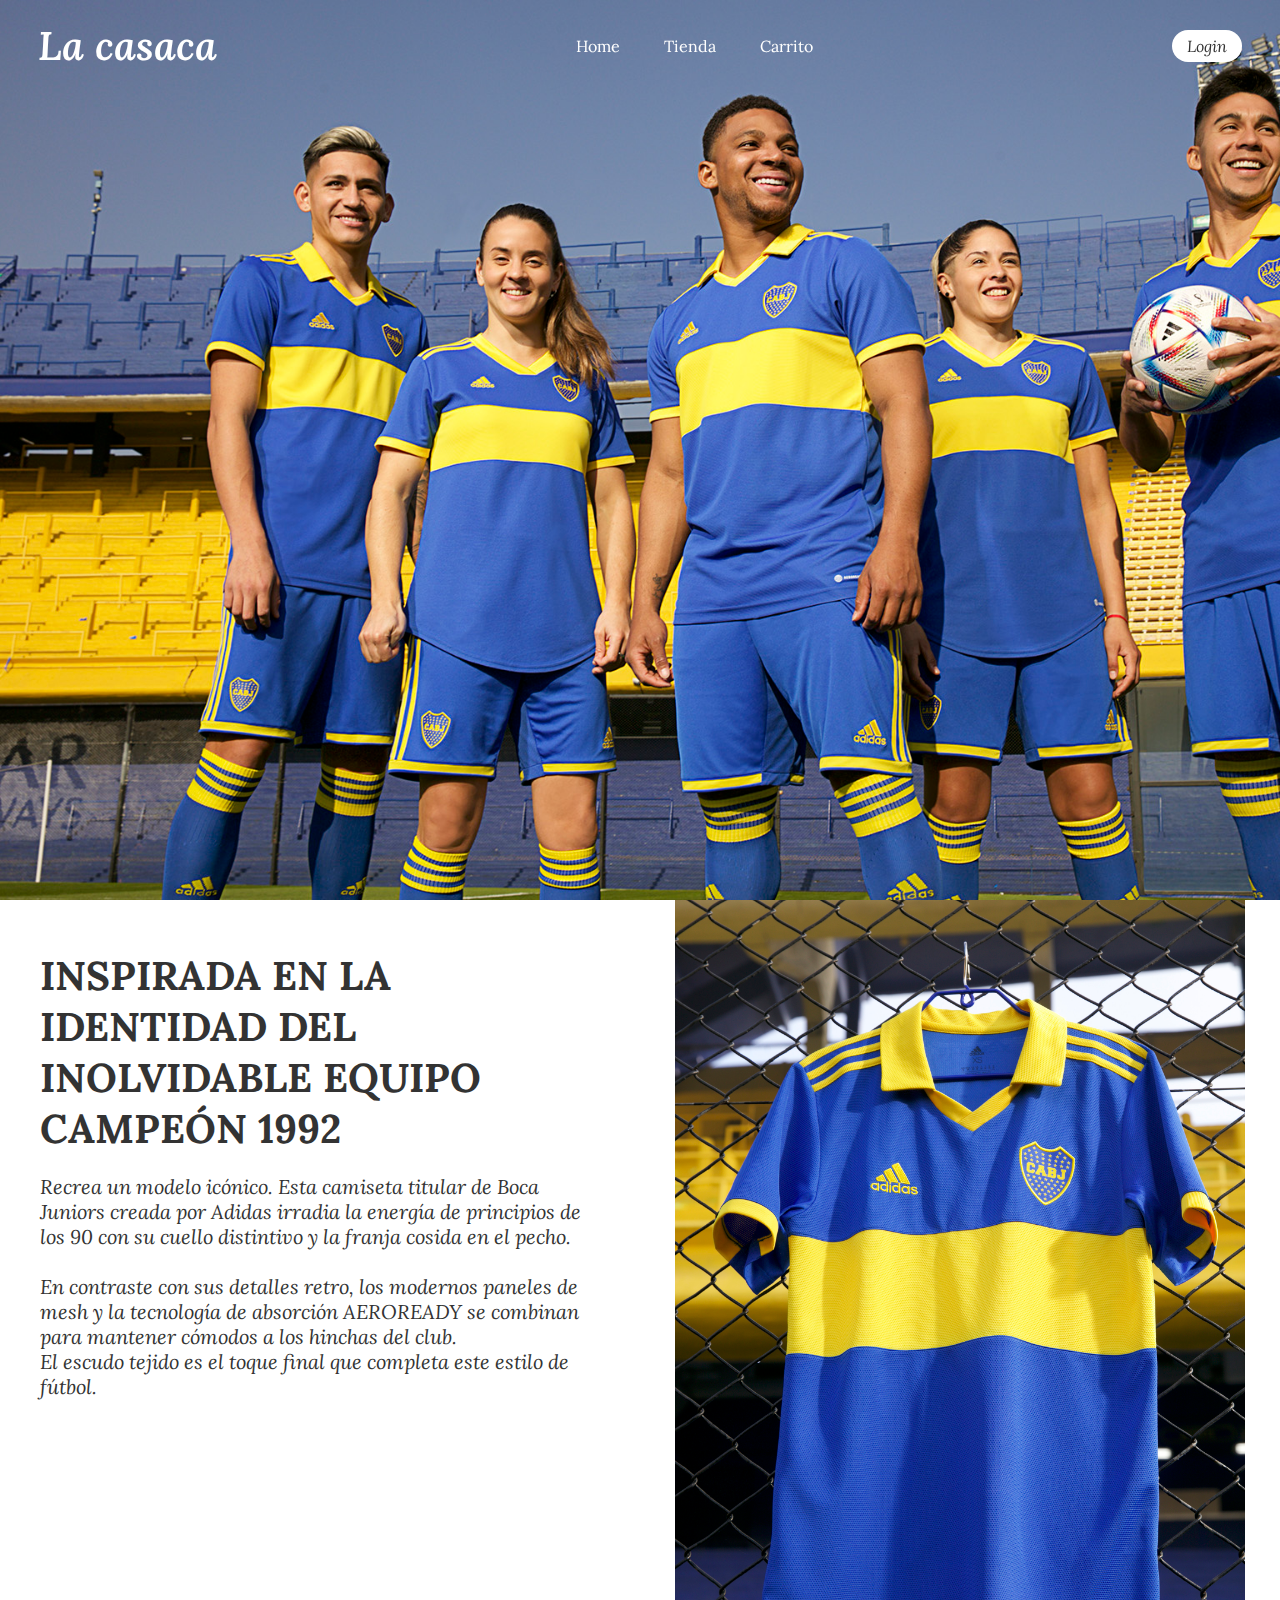
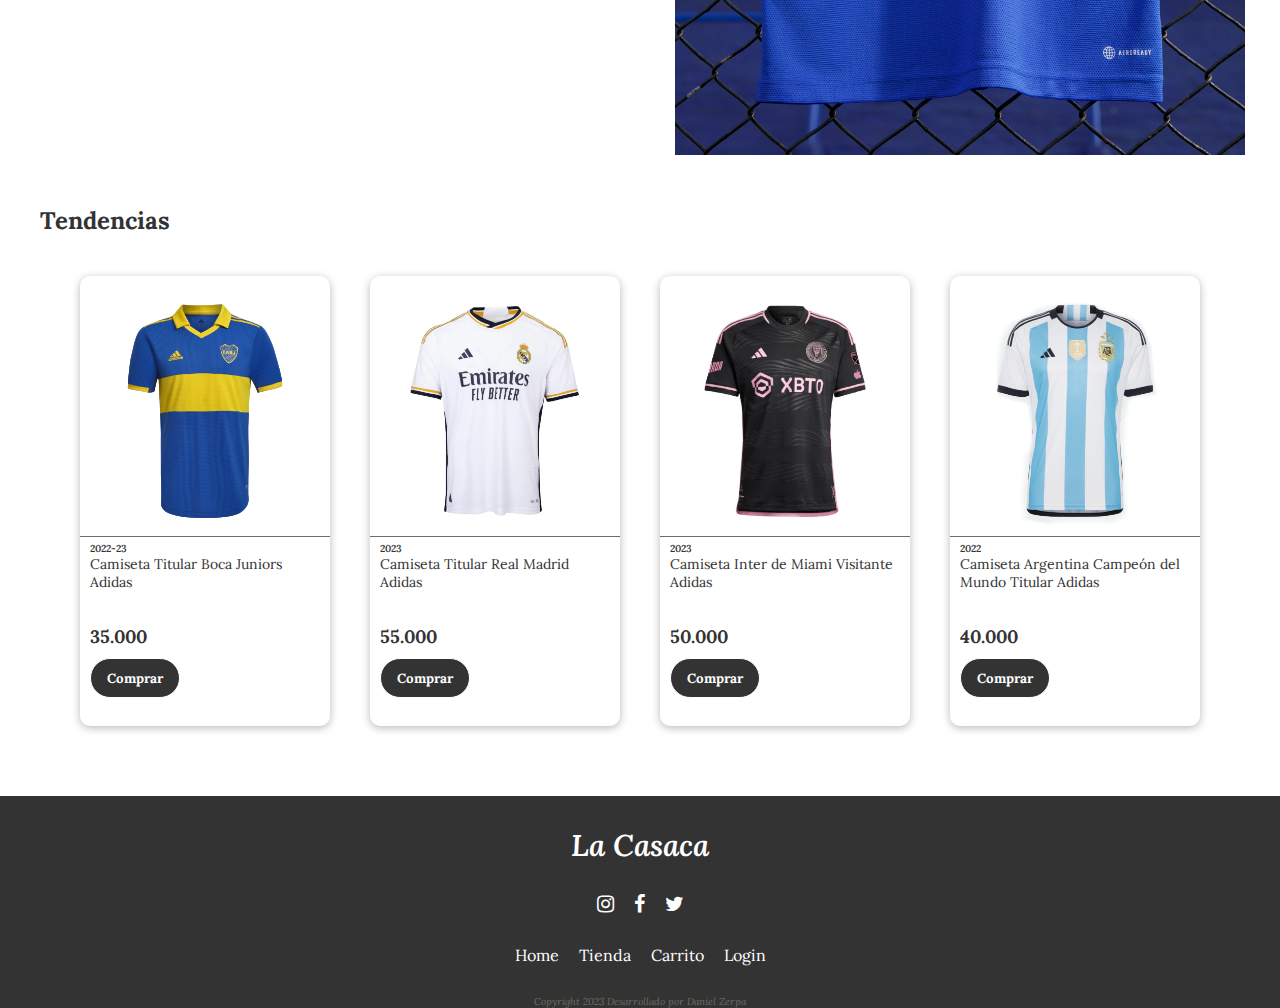
==== index.html @ 5716f39c "Subi el Proyecto" ====
<!DOCTYPE html>
<html lang="en">
  <head>
    <meta charset="UTF-8" />
    <link rel="icon" type="image/jpg" href=".\assets\img\favicon.ico"/>
    <meta http-equiv="X-UA-Compatible" content="IE=edge" />
    <meta name="viewport" content="width=device-width, initial-scale=1.0" />
    <link rel="stylesheet" href="https://stackpath.bootstrapcdn.com/font-awesome/4.7.0/css/font-awesome.min.css">
    <link rel="stylesheet" href="assets/css/style.css">
    <title>La Casaca</title>
  </head>
  <body>
    <div class="contenedor">

      <header class="header">
        <a class="logo" href="#">La casaca</a>
        <nav>
          <ul class="nav_links">
            <li><a href="#">Home</a></li>
            <li><a href="tienda.html">Tienda</a></li>
            <li><a href="#">Carrito</a></li>
          </ul>
        </nav>
        <a class="cta" href="form.html"><button>Login</button></a>
      </header>

      <section class="main_banner"></section>

      <div class="banner">      
        <h1>INSPIRADA EN LA IDENTIDAD DEL INOLVIDABLE EQUIPO CAMPEÓN 1992</h1>
        <p>Recrea un modelo icónico. Esta camiseta titular de Boca Juniors creada por Adidas irradia la energía de principios de los 90 con su cuello distintivo y la franja cosida en el pecho. <br><br> En contraste con sus detalles retro, los modernos paneles de mesh y la tecnología de absorción AEROREADY se combinan para mantener cómodos a los hinchas del club. <br> El escudo tejido es el toque final que completa este estilo de fútbol.</p>
      </div>

      <div class="img_banner">
        <img  src="./assets/img/inicio/boca_banner2.jpg" alt="">
      </div>

      <div class="productos">
        <h2>Tendencias</h2>
        <div class="cards">
            <div class="product">
                <img src=".\assets\img\camisetas\Boca_Home_2022.png">
                <div class="product-info">
                    <p class="product-year">2022-23</p>
                    <p class="product-title">Camiseta Titular Boca Juniors Adidas</p>
                    <h3 class="product-price">35.000</h3>
                    <input class="prouduct-btn" type="submit" value="Comprar">
                </div>
            </div>
            <div class="product">
                <img src=".\assets\img\camisetas\RMadrid_Home_2023.png">
                <div class="product-info">
                    <p class="product-year">2023</p>
                    <p class="product-title">Camiseta Titular Real Madrid Adidas</p>
                    <h3 class="product-price">55.000</h3>
                    <input class="prouduct-btn" type="submit" value="Comprar">
                </div>
                
            </div>
            <div class="product">
                <img src="assets\img\camisetas\IMiami_Away_2023.png">
                <div class="product-info">
                    <p class="product-year">2023</p>
                    <p class="product-title">Camiseta Inter de Miami Visitante Adidas </p>
                    <h3 class="product-price">50.000</h3>
                    <input class="prouduct-btn" type="submit" value="Comprar">
                </div>
            </div>

            <div class="product">
                <img src="assets\img\camisetas\Argentina_Home_2022.png">
                <div class="product-info">
                    <p class="product-year">2022</p>
                    <p class="product-title">Camiseta Argentina Campeón del Mundo Titular Adidas</p>
                    <h3 class="product-price">40.000</h3>
                    <input class="prouduct-btn" type="submit" value="Comprar">
                </div>
            </div>
        </div>

      <footer>
        <div class="footer_content">
          <h3>La Casaca</h3>

          <ul class="socials">
            <li><a href="#"><i class="fa fa-instagram"></i></a></li>
            <li><a href="#"><i class="fa fa-facebook"></i></a></li>
            <li><a href="#"><i class="fa fa-twitter"></i></a></li>
          </ul>
          <nav>
            <ul class="nav_links">
              <li><a href="#">Home</a></li>
              <li><a href="tienda.html">Tienda</a></li>
              <li><a href="#">Carrito</a></li>
              <li><a href="form.html">Login</a></li>
            </ul>
          </nav>
          <div class="footer_copyright">
            <p>Copyright 2023 Desarrollado por Daniel Zerpa</p>
          </div>
        </div>
      </footer>

    </div>

    <script src="./assets/js/main.js"></script>
  </body>
</html>
---- assets/css/style.css ----
@import url("https://fonts.googleapis.com/css2?family=Lora:ital,wght@0,400;1,400;1,500&display=swap");

 * {
	margin: 0;
	padding: 0;
  box-sizing: border-box;
  font-family: "Lora", serif;
}

body {
	background: #FFFFFF;
  color: #333333;
}

.contenedor {
	width: 100%;
	display: grid;
	grid-gap: none;
	grid-template-columns: repeat(2, 1fr);
	grid-template-rows: repeat(5, auto);

	grid-template-areas: 
            "header header"
						 "main_banner main_banner"
						 "banner img_banner"
             "productos productos"
						 "footer footer";
}

/*____________________Header*/ 

.contenedor .header li,
.contenedor .header a,
.contenedor .header button {
  font-weight: 400;
  font-size: 16px;
  color: #ffffff;
  text-decoration: none;
}

.contenedor .header {
  position: fixed;
  width: 100%;
  top: 0;
  left: 0;
  display: flex;
  justify-content: space-between;
  align-items: center;
  padding: 20px 3%;
  z-index: 10000;
  transition: 0.6s;
  grid-area: header;
}

.contenedor .header .logo {
  font-weight: 600;
  font-size: 40px;
  font-style: italic;
}

.contenedor .header .nav_links li {
  display: inline-block;
  padding: 0px 20px;
}

.contenedor .header .nav_links li a {
  transition: all 0.3s ease 0s;
}

.contenedor .header .nav_links li a:hover {
  color: #706c61;
}

.contenedor .header button {
  padding: 6px 15px;
  font-style: italic;
  background-color: #ffffff;
  color: #333333;
  border: none;
  cursor: pointer;
  border-radius: 20px;
  transition: all 0.3s ease 0s;
}

.contenedor .header button:hover,
.contenedor header.sticky button{
  color: #ffffff;
  background-color: #333333;
}

.contenedor header.sticky {
  background-color: #ffffff;
  padding: 20px 90px;
  box-shadow: rgba(0, 0, 0, 0.16) 0 0 5px 0;
}

.contenedor header.sticky li a,
header.sticky .logo {
  color: #333333;
} 

/*____________________Contenido*/
/*Banner Principal*/
.contenedor .main_banner {
  position: relative;
  width: 100%;
  height: 100vh;
  background: url(../img/inicio/boca_banner.jpg);
  background-size: cover;
  grid-area: main_banner;
}

/*Banner 2*/
.banner {
  position: relative;
  width: 100%;
  height: 95vh;
  padding: 50px 40px;
  background-color: #ffffff;
  grid-area: banner;
}

.banner h1 {
  font-size: 40px;
  padding-bottom: 20px;
}

.banner p {
  font-size: 20px;
  font-style: italic;
}

.img_banner {
  display: flex;
  justify-content: center;
  grid-area: img_banner;
}

.img_banner img{
  height: 95vh;
  width: auto;
}

/*Productos*/
.productos{
  grid-area: productos;
  margin: 50px 0 0 0;
}
.productos h2{
  padding: 0 0 20px 40px;
}

.cards {
	display: flex;
	justify-content: center;
	flex-wrap: wrap;
}

.product{
  display: flex;
  flex-direction: column;
	width: 250px;
	height: 450px;
  margin: 20px 20px; 
  border-radius: 10px;
  background: #ffffff;
  box-shadow: rgba(0, 0, 0, 0.280) 0px 2px 8px;
	transition: all 0.5s;
}

.product:hover {
  cursor: pointer;
	box-shadow: 10px 10px 15px rgba(0, 0, 0, 0.200);
}

.product .product-info{
  border-top: 1px #706c61 solid;
  width: 100%;
	font-size: 14px ;
  text-align: left;
  padding: 5px 10px 0 10px ;
}
.product .product-info .product-title{
  width: 100%;
	height: 60px;
}

.product .product-info .product-year{
	font-size: 10px ;
	font-weight: 600;
}

.product .product-info .product-price{
	margin: 10px 0;
	font-size: 18px ;
}

.product img {
  width: 100%;
  height: 250px;
  object-fit: cover;
	margin-top: 10px;
}
input[type="submit"]{
  width: 90px;
  height: 40px;
  margin: 0 0 30px 0;
  border: 1px solid;
  background: #333333;
  border-radius: 20px;
  color: #ffffff;
  font-weight: 700;
  cursor: pointer;
  outline: none;
}

input[type="submit"]:hover{
  border-color: #ffffff;
  background: #706c61;
  transition: .5s;
  transform: scale(1.1);
}

/*____________________Footer*/
.contenedor footer {
	background: #333333;
	color: #fff;
  margin: 50px 0 0 0;
  padding: 30px 0 0 0;
  grid-area: footer;
}

.contenedor footer .footer_content{
  display: flex;
  align-items: center;
  justify-content: center;
  flex-direction: column;
  text-align: center;
}

.contenedor footer .footer_content h3{
  font-weight: 600;
  font-size: 30px;
  font-style: italic;
}

.contenedor footer .footer_content .nav_links,
.contenedor footer .footer_content .socials{
  display: flex;
  list-style: none;
  align-items: center;
  justify-content: center;
  margin: 30px 0 0 0;
}

.contenedor footer .footer_content .nav_links li,
.contenedor footer .footer_content .socials li{
  margin: 0 10px;
}

.contenedor footer .footer_content .nav_links a,
.contenedor footer .footer_content .socials a{
  color: #fff;
  transition: all 0.3s ease 0s;
  text-decoration: none;
}

.contenedor footer .footer_content .nav_links a:hover,
.contenedor footer .footer_content .socials a:hover{
  color: #706c61;
}

.contenedor footer .footer_content .socials i{
  font-size: 20px;
}

.contenedor footer .footer_content .footer_copyright{
  color: #706c61;
  font-size: 10px;
  font-style: italic;
  margin: 30px 0 0 0;
}


@media screen and (max-width: 768px){
	.contenedor {
    grid-template-areas: 
    "header header"
    "main_banner main_banner"
    "img_banner img_banner"
    "banner banner"
    "productos productos"
    "footer footer";

	}
}
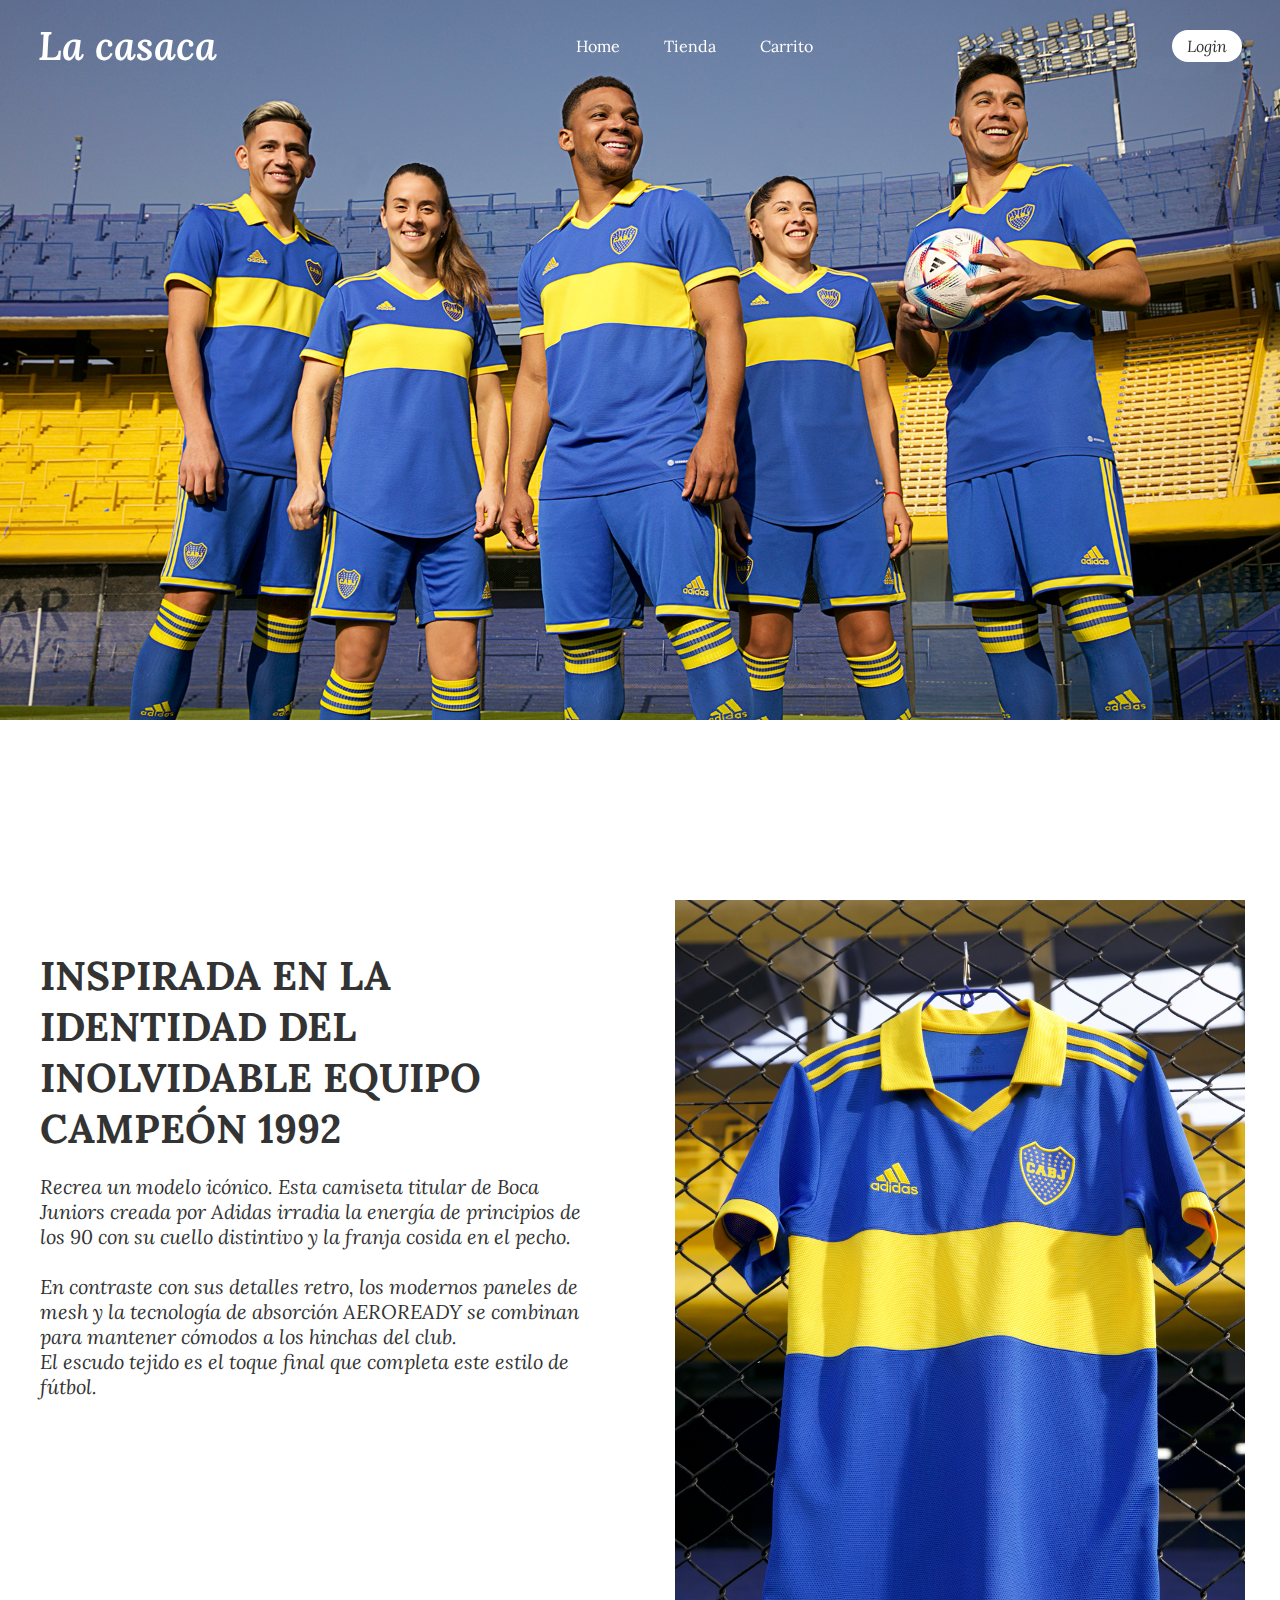
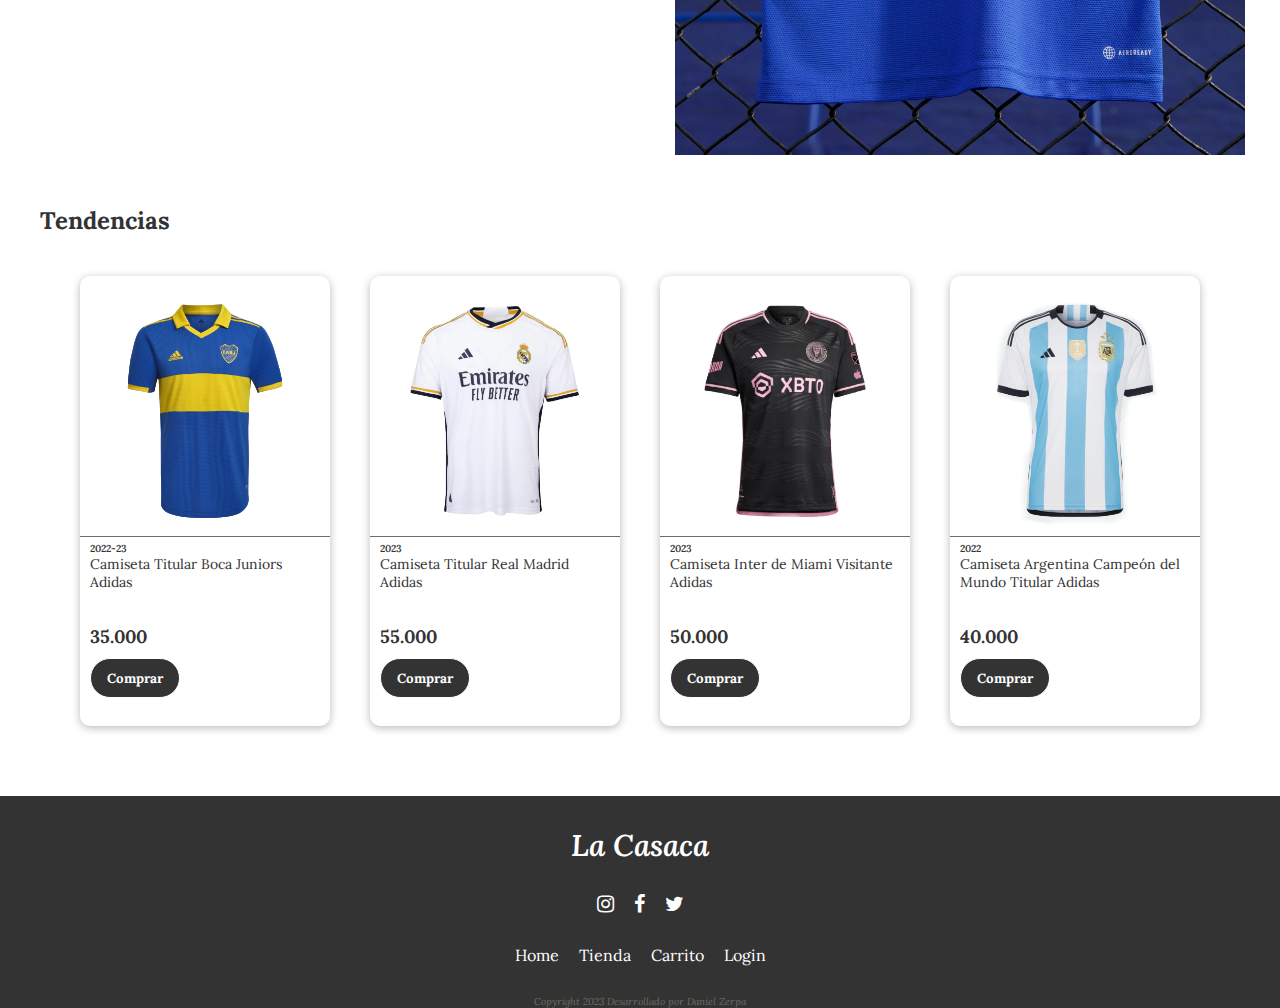
==== commit 4e8d1529: "Agregué Carrousel" ====
--- a/index.html
+++ b/index.html
@@ -13,18 +13,26 @@
     <div class="contenedor">
 
       <header class="header">
-        <a class="logo" href="#">La casaca</a>
+        <a class="logo" href="index.html">La casaca</a>
         <nav>
           <ul class="nav_links">
-            <li><a href="#">Home</a></li>
-            <li><a href="tienda.html">Tienda</a></li>
-            <li><a href="#">Carrito</a></li>
+            <li><a id="verHome" href="index.html">Home</a></li>
+            <li><a id="verTienda" href="tienda.html">Tienda</a></li>
+            <li><a id="verCarrito" href="#">Carrito</a></li>
           </ul>
         </nav>
-        <a class="cta" href="form.html"><button>Login</button></a>
+        <a href="form.html"><button id="btn-nav-login" class="loginButton">Login</button></a>
       </header>
 
-      <section class="main_banner"></section>
+      <div class="slider">
+        <figure>
+          <img src="assets\img\inicio\Boca_carousel.jpg">
+          <img src="assets\img\inicio\Barcelona_carousel.png">
+          <img src="assets\img\inicio\Venezia_carousel.png">
+          <img src="assets\img\inicio\RMadrid_carousel.png">
+          <img src="assets\img\inicio\Boca_carousel.jpg">
+        </figure>
+      </div>
 
       <div class="banner">      
         <h1>INSPIRADA EN LA IDENTIDAD DEL INOLVIDABLE EQUIPO CAMPEÓN 1992</h1>
@@ -76,8 +84,9 @@
                     <input class="prouduct-btn" type="submit" value="Comprar">
                 </div>
             </div>
+            
         </div>
-
+      </div>
       <footer>
         <div class="footer_content">
           <h3>La Casaca</h3>
@@ -104,5 +113,7 @@
     </div>
 
     <script src="./assets/js/main.js"></script>
+    <script src="./assets/js/alertas.js"></script>
+    <script src="https://cdn.jsdelivr.net/npm/sweetalert2@11"></script>
   </body>
 </html>
--- a/assets/css/style.css
+++ b/assets/css/style.css
@@ -1,33 +1,33 @@
 @import url("https://fonts.googleapis.com/css2?family=Lora:ital,wght@0,400;1,400;1,500&display=swap");
 
- * {
-	margin: 0;
-	padding: 0;
+* {
+  margin: 0;
+  padding: 0;
   box-sizing: border-box;
   font-family: "Lora", serif;
 }
 
 body {
-	background: #FFFFFF;
+  background: #FFFFFF;
   color: #333333;
 }
 
 .contenedor {
-	width: 100%;
-	display: grid;
-	grid-gap: none;
-	grid-template-columns: repeat(2, 1fr);
-	grid-template-rows: repeat(5, auto);
-
-	grid-template-areas: 
-            "header header"
-						 "main_banner main_banner"
-						 "banner img_banner"
-             "productos productos"
-						 "footer footer";
-}
-
-/*____________________Header*/ 
+  width: 100%;
+  display: grid;
+  grid-gap: none;
+  grid-template-columns: repeat(2, 1fr);
+  grid-template-rows: repeat(5, auto);
+
+  grid-template-areas:
+    "header header"
+    "main_banner main_banner"
+    "banner img_banner"
+    "productos productos"
+    "footer footer";
+}
+
+/*____________________Header*/
 
 .contenedor .header li,
 .contenedor .header a,
@@ -71,7 +71,7 @@
   color: #706c61;
 }
 
-.contenedor .header button {
+.contenedor .header .loginButton {
   padding: 6px 15px;
   font-style: italic;
   background-color: #ffffff;
@@ -82,8 +82,8 @@
   transition: all 0.3s ease 0s;
 }
 
-.contenedor .header button:hover,
-.contenedor header.sticky button{
+.contenedor .header .loginButton:hover,
+.contenedor header.sticky .loginButton {
   color: #ffffff;
   background-color: #333333;
 }
@@ -97,17 +97,65 @@
 .contenedor header.sticky li a,
 header.sticky .logo {
   color: #333333;
-} 
+}
 
 /*____________________Contenido*/
-/*Banner Principal*/
-.contenedor .main_banner {
+
+.slider {
+  overflow: hidden;
+  height: 100vh;
+  grid-area: main_banner;
+}
+
+.slider figure {
   position: relative;
-  width: 100%;
-  height: 100vh;
-  background: url(../img/inicio/boca_banner.jpg);
-  background-size: cover;
-  grid-area: main_banner;
+  width: 500%;
+  margin: 0;
+  left: 0;
+  animation: 20s slider infinite;
+}
+
+.slider figure img {
+  float: left;
+  width: 20%;
+}
+
+@keyframes slider {
+  0% {
+    left: 0;
+  }
+
+  20% {
+    left: 0;
+  }
+
+  25% {
+    left: -100%;
+  }
+
+  45% {
+    left: -100%;
+  }
+
+  50% {
+    left: -200%;
+  }
+
+  70% {
+    left: -200%;
+  }
+
+  75% {
+    left: -300%;
+  }
+
+  95% {
+    left: -300%;
+  }
+
+  100% {
+    left: -400%;
+  }
 }
 
 /*Banner 2*/
@@ -136,72 +184,75 @@
   grid-area: img_banner;
 }
 
-.img_banner img{
+.img_banner img {
   height: 95vh;
   width: auto;
 }
 
 /*Productos*/
-.productos{
+.productos {
   grid-area: productos;
   margin: 50px 0 0 0;
 }
-.productos h2{
+
+.productos h2 {
   padding: 0 0 20px 40px;
 }
 
 .cards {
-	display: flex;
-	justify-content: center;
-	flex-wrap: wrap;
-}
-
-.product{
+  display: flex;
+  justify-content: center;
+  flex-wrap: wrap;
+}
+
+.product {
   display: flex;
   flex-direction: column;
-	width: 250px;
-	height: 450px;
-  margin: 20px 20px; 
+  width: 250px;
+  height: 450px;
+  margin: 20px 20px;
   border-radius: 10px;
   background: #ffffff;
   box-shadow: rgba(0, 0, 0, 0.280) 0px 2px 8px;
-	transition: all 0.5s;
+  transition: all 0.5s;
 }
 
 .product:hover {
   cursor: pointer;
-	box-shadow: 10px 10px 15px rgba(0, 0, 0, 0.200);
-}
-
-.product .product-info{
+  box-shadow: 10px 10px 15px rgba(0, 0, 0, 0.200);
+}
+
+.product .product-info {
   border-top: 1px #706c61 solid;
   width: 100%;
-	font-size: 14px ;
+  font-size: 14px;
   text-align: left;
-  padding: 5px 10px 0 10px ;
-}
-.product .product-info .product-title{
-  width: 100%;
-	height: 60px;
-}
-
-.product .product-info .product-year{
-	font-size: 10px ;
-	font-weight: 600;
-}
-
-.product .product-info .product-price{
-	margin: 10px 0;
-	font-size: 18px ;
+  padding: 5px 10px 0 10px;
+}
+
+.product .product-info .product-title {
+  width: 100%;
+  height: 60px;
+}
+
+.product .product-info .product-year {
+  font-size: 10px;
+  font-weight: 600;
+}
+
+.product .product-info .product-price {
+  margin: 10px 0;
+  font-size: 18px;
 }
 
 .product img {
   width: 100%;
   height: 250px;
   object-fit: cover;
-	margin-top: 10px;
-}
-input[type="submit"]{
+  margin-top: 10px;
+}
+
+input[type="submit"] {
   width: 90px;
   height: 40px;
   margin: 0 0 30px 0;
@@ -214,23 +265,29 @@
   outline: none;
 }
 
-input[type="submit"]:hover{
+input[type="submit"]:hover {
   border-color: #ffffff;
   background: #706c61;
   transition: .5s;
   transform: scale(1.1);
 }
 
+/*____________________Alertas*/
+.alert {
+  border-radius: 10px;
+  color: #333333;
+}
+
 /*____________________Footer*/
 .contenedor footer {
-	background: #333333;
-	color: #fff;
+  background: #333333;
+  color: #fff;
   margin: 50px 0 0 0;
   padding: 30px 0 0 0;
   grid-area: footer;
 }
 
-.contenedor footer .footer_content{
+.contenedor footer .footer_content {
   display: flex;
   align-items: center;
   justify-content: center;
@@ -238,14 +295,14 @@
   text-align: center;
 }
 
-.contenedor footer .footer_content h3{
+.contenedor footer .footer_content h3 {
   font-weight: 600;
   font-size: 30px;
   font-style: italic;
 }
 
 .contenedor footer .footer_content .nav_links,
-.contenedor footer .footer_content .socials{
+.contenedor footer .footer_content .socials {
   display: flex;
   list-style: none;
   align-items: center;
@@ -254,27 +311,27 @@
 }
 
 .contenedor footer .footer_content .nav_links li,
-.contenedor footer .footer_content .socials li{
+.contenedor footer .footer_content .socials li {
   margin: 0 10px;
 }
 
 .contenedor footer .footer_content .nav_links a,
-.contenedor footer .footer_content .socials a{
+.contenedor footer .footer_content .socials a {
   color: #fff;
   transition: all 0.3s ease 0s;
   text-decoration: none;
 }
 
 .contenedor footer .footer_content .nav_links a:hover,
-.contenedor footer .footer_content .socials a:hover{
+.contenedor footer .footer_content .socials a:hover {
   color: #706c61;
 }
 
-.contenedor footer .footer_content .socials i{
+.contenedor footer .footer_content .socials i {
   font-size: 20px;
 }
 
-.contenedor footer .footer_content .footer_copyright{
+.contenedor footer .footer_content .footer_copyright {
   color: #706c61;
   font-size: 10px;
   font-style: italic;
@@ -282,15 +339,15 @@
 }
 
 
-@media screen and (max-width: 768px){
-	.contenedor {
-    grid-template-areas: 
-    "header header"
-    "main_banner main_banner"
-    "img_banner img_banner"
-    "banner banner"
-    "productos productos"
-    "footer footer";
-
-	}
-}
+@media screen and (max-width: 768px) {
+  .contenedor {
+    grid-template-areas:
+      "header header"
+      "main_banner main_banner"
+      "img_banner img_banner"
+      "banner banner"
+      "productos productos"
+      "footer footer";
+
+  }
+}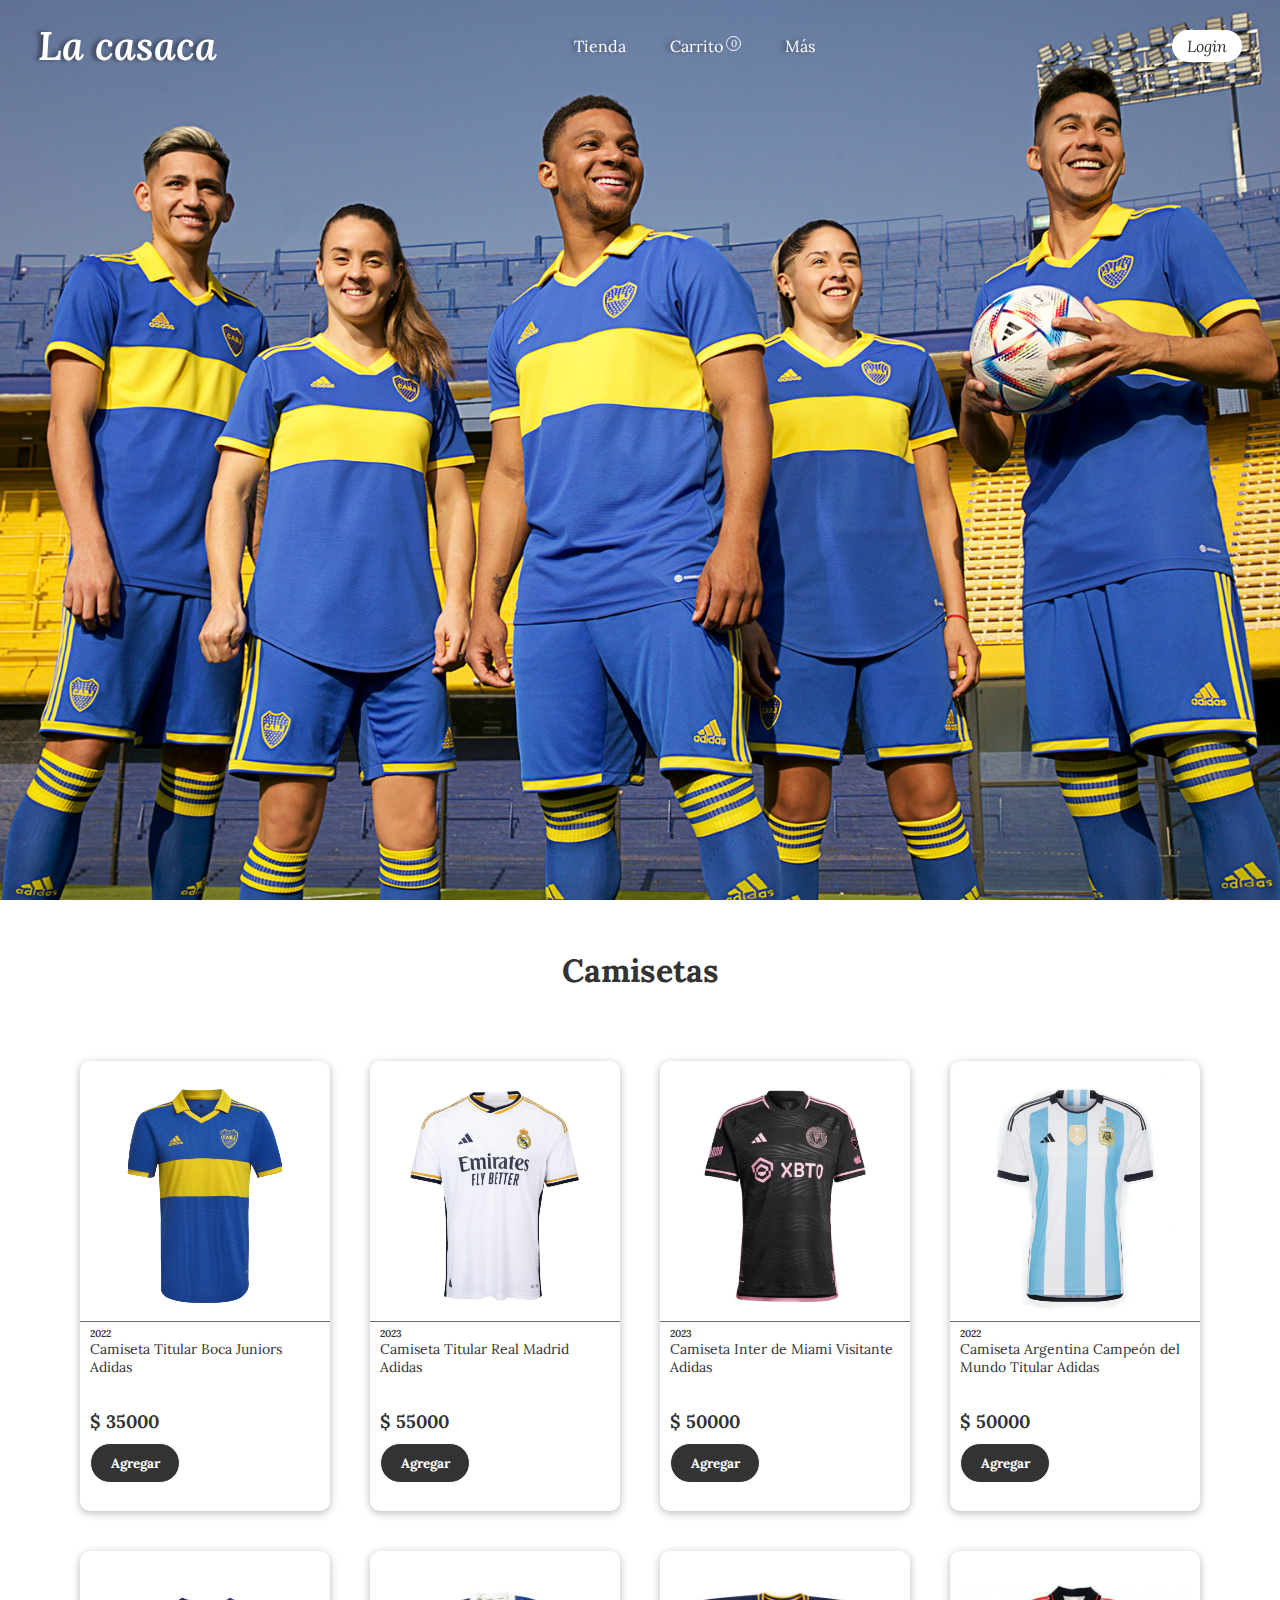
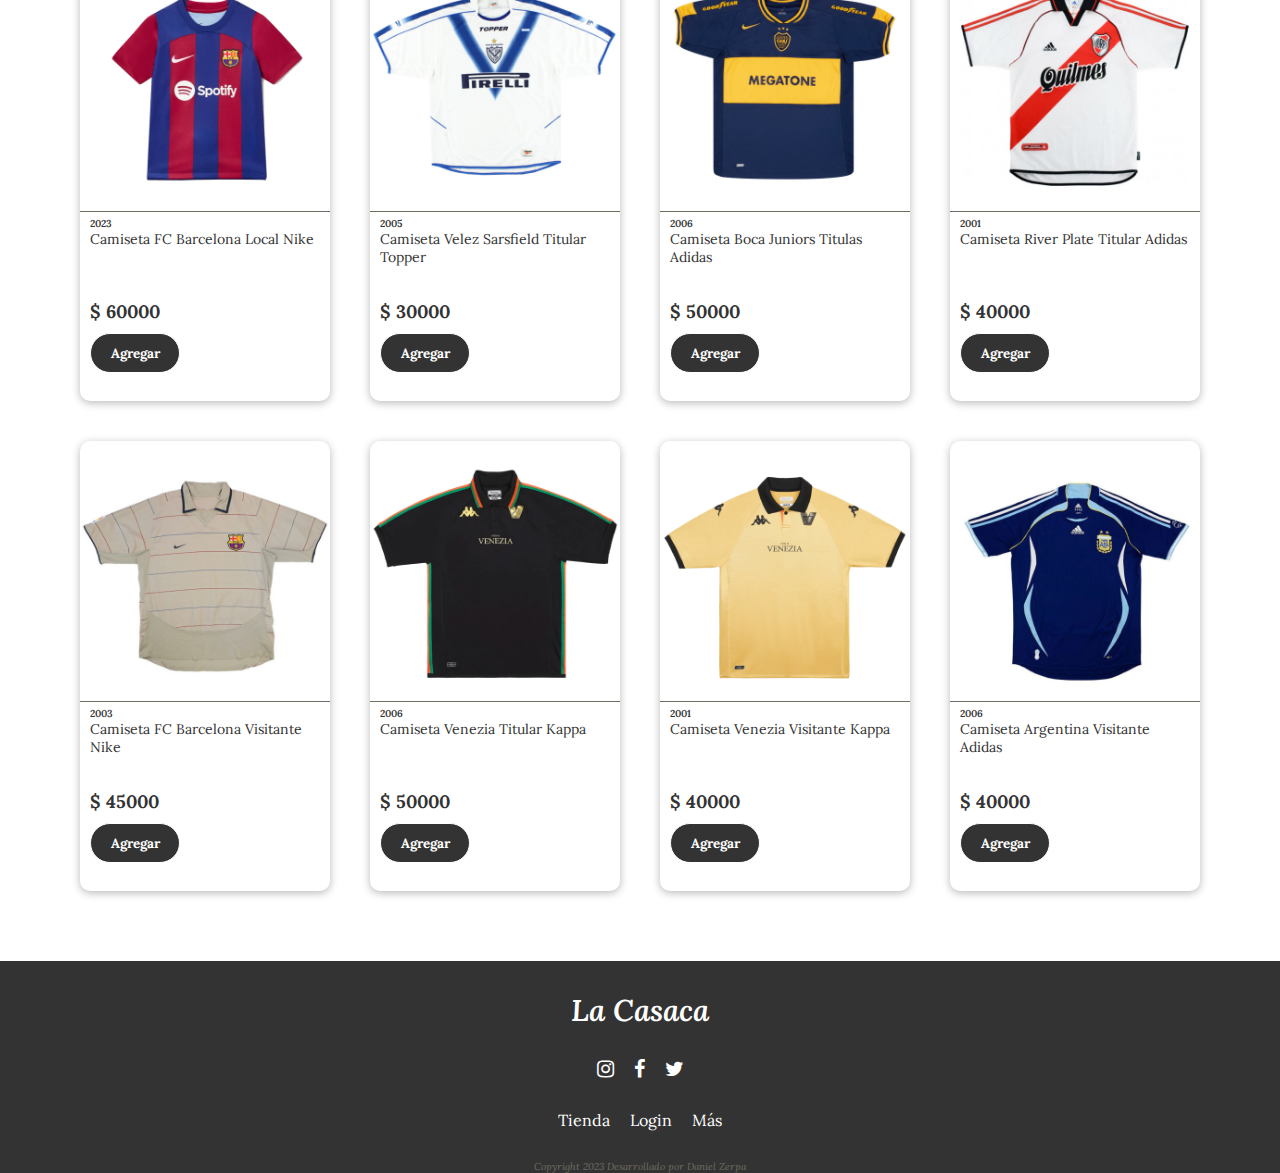
==== commit 2dbc1cb4: "Repare error" ====
--- a/index.html
+++ b/index.html
@@ -2,12 +2,15 @@
 <html lang="en">
   <head>
     <meta charset="UTF-8" />
-    <link rel="icon" type="image/jpg" href=".\assets\img\favicon.ico"/>
+    <link rel="icon" type="image/jpg" href=".\assets\img\favicon.ico" />
     <meta http-equiv="X-UA-Compatible" content="IE=edge" />
     <meta name="viewport" content="width=device-width, initial-scale=1.0" />
-    <link rel="stylesheet" href="https://stackpath.bootstrapcdn.com/font-awesome/4.7.0/css/font-awesome.min.css">
-    <link rel="stylesheet" href="assets/css/style.css">
-    <title>La Casaca</title>
+    <link
+      rel="stylesheet"
+      href="https://stackpath.bootstrapcdn.com/font-awesome/4.7.0/css/font-awesome.min.css"
+    />
+    <link rel="stylesheet" href="assets/css/tienda.css" />
+    <title>La Casaca | Tienda</title>
   </head>
   <body>
     <div class="contenedor">
@@ -16,9 +19,9 @@
         <a class="logo" href="index.html">La casaca</a>
         <nav>
           <ul class="nav_links">
-            <li><a id="verHome" href="index.html">Home</a></li>
-            <li><a id="verTienda" href="tienda.html">Tienda</a></li>
-            <li><a id="verCarrito" href="#">Carrito</a></li>
+            <li><a id="verTienda" href="index.html">Tienda</a></li>
+            <li><a id="verCarrito" href="#">Carrito <span id="cantidad-carrito" class="cantidadCarrito"></span></a></li>
+            <li><a id="verMas" href="#">Más</a></li>
           </ul>
         </nav>
         <a href="form.html"><button id="btn-nav-login" class="loginButton">Login</button></a>
@@ -34,59 +37,53 @@
         </figure>
       </div>
 
-      <div class="banner">      
-        <h1>INSPIRADA EN LA IDENTIDAD DEL INOLVIDABLE EQUIPO CAMPEÓN 1992</h1>
-        <p>Recrea un modelo icónico. Esta camiseta titular de Boca Juniors creada por Adidas irradia la energía de principios de los 90 con su cuello distintivo y la franja cosida en el pecho. <br><br> En contraste con sus detalles retro, los modernos paneles de mesh y la tecnología de absorción AEROREADY se combinan para mantener cómodos a los hinchas del club. <br> El escudo tejido es el toque final que completa este estilo de fútbol.</p>
+      <!-- --------VISTA ADMIN--------- -->
+      <div class="main-admin" id="vista-admin">
+        
+         <!-- Formulario -->
+        <div class="añadir" >
+          <form>
+            <h1>Crear Producto</h1>
+            <div class="txt_field">
+              <input type="text" id="nombre-añadir" required/>
+              <span></span>
+              <label>Nombre:</label>
+            </div>
+
+            <div class="txt_field">
+              <input type="number" id="año-añadir" required/>
+              <span></span>
+              <label>Año:</label>
+            </div>
+
+            <div class="txt_field">
+              <input type="number" id="precio-añadir" required/>
+              <span></span>
+              <label>Precio:</label>
+            </div>
+
+            <div class="txt_field">
+              <input type="text" id="img-añadir" required/>
+              <span></span>
+              <label>Url Imagen:</label>
+            </div>
+
+            <input id="btn-crear-producto" class="buttonCrearProducto" type="submit" value="Crear" />
+          </form>
+        </div>
+      </div> 
+
+      <!-- --------PRODUCTOS--------- -->
+      <div class="productos">
+        <h1>Camisetas</h1>
+        <div id="cardsContainer" class="cards"></div>
       </div>
 
-      <div class="img_banner">
-        <img  src="./assets/img/inicio/boca_banner2.jpg" alt="">
+      <div class="center">
+        <div id="modalContainer" class="modal-container"></div>
       </div>
 
-      <div class="productos">
-        <h2>Tendencias</h2>
-        <div class="cards">
-            <div class="product">
-                <img src=".\assets\img\camisetas\Boca_Home_2022.png">
-                <div class="product-info">
-                    <p class="product-year">2022-23</p>
-                    <p class="product-title">Camiseta Titular Boca Juniors Adidas</p>
-                    <h3 class="product-price">35.000</h3>
-                    <input class="prouduct-btn" type="submit" value="Comprar">
-                </div>
-            </div>
-            <div class="product">
-                <img src=".\assets\img\camisetas\RMadrid_Home_2023.png">
-                <div class="product-info">
-                    <p class="product-year">2023</p>
-                    <p class="product-title">Camiseta Titular Real Madrid Adidas</p>
-                    <h3 class="product-price">55.000</h3>
-                    <input class="prouduct-btn" type="submit" value="Comprar">
-                </div>
-                
-            </div>
-            <div class="product">
-                <img src="assets\img\camisetas\IMiami_Away_2023.png">
-                <div class="product-info">
-                    <p class="product-year">2023</p>
-                    <p class="product-title">Camiseta Inter de Miami Visitante Adidas </p>
-                    <h3 class="product-price">50.000</h3>
-                    <input class="prouduct-btn" type="submit" value="Comprar">
-                </div>
-            </div>
-
-            <div class="product">
-                <img src="assets\img\camisetas\Argentina_Home_2022.png">
-                <div class="product-info">
-                    <p class="product-year">2022</p>
-                    <p class="product-title">Camiseta Argentina Campeón del Mundo Titular Adidas</p>
-                    <h3 class="product-price">40.000</h3>
-                    <input class="prouduct-btn" type="submit" value="Comprar">
-                </div>
-            </div>
-            
-        </div>
-      </div>
+      <!-- --------FOOTER--------- -->
       <footer>
         <div class="footer_content">
           <h3>La Casaca</h3>
@@ -98,10 +95,9 @@
           </ul>
           <nav>
             <ul class="nav_links">
-              <li><a href="#">Home</a></li>
-              <li><a href="tienda.html">Tienda</a></li>
-              <li><a href="#">Carrito</a></li>
+              <li><a href="index.html">Tienda</a></li>
               <li><a href="form.html">Login</a></li>
+              <li><a href="#">Más</a></li>
             </ul>
           </nav>
           <div class="footer_copyright">
@@ -109,10 +105,9 @@
           </div>
         </div>
       </footer>
-
     </div>
-
-    <script src="./assets/js/main.js"></script>
+    <script src="./assets/js/tienda.js"></script>
+    <script src="./assets/js/carrito.js"></script>
     <script src="./assets/js/alertas.js"></script>
     <script src="https://cdn.jsdelivr.net/npm/sweetalert2@11"></script>
   </body>
--- a/assets/css/tienda.css
+++ b/assets/css/tienda.css
@@ -0,0 +1,480 @@
+@import url("https://fonts.googleapis.com/css2?family=Lora:ital,wght@0,400;1,400;1,500&display=swap");
+
+* {
+  margin: 0;
+  padding: 0;
+  box-sizing: border-box;
+  font-family: "Lora", serif;
+}
+
+body {
+  background: #ffffff;
+  color: #333333;
+}
+
+/*____________________Header*/
+
+.contenedor .header li,
+.contenedor .header a,
+.contenedor .header button {
+  font-weight: 400;
+  font-size: 16px;
+  color: #ffffff;
+  text-decoration: none;
+  text-shadow: -4px 0px 4px rgba(0, 0, 0, 0.45);
+}
+
+.contenedor .header {
+  position: fixed;
+  width: 100%;
+  top: 0;
+  left: 0;
+  display: flex;
+  justify-content: space-between;
+  align-items: center;
+  padding: 20px 3%;
+  z-index: 10000;
+  transition: 0.6s;
+}
+
+.contenedor .header .logo {
+  font-weight: 600;
+  font-size: 40px;
+  font-style: italic;
+}
+
+.contenedor .header .nav_links li {
+  display: inline-block;
+  padding: 0px 20px;
+}
+
+.contenedor .header .nav_links li a {
+  display: flex;
+  transition: all 0.3s ease 0s;
+}
+
+.contenedor .header .nav_links li a:hover {
+  color: #706c61;
+}
+
+
+.contenedor .header .loginButton {
+  padding: 6px 15px;
+  font-style: italic;
+  background-color: #ffffff;
+  color: #333333;
+  border: none;
+  cursor: pointer;
+  border-radius: 20px;
+  text-shadow: none;
+  transition: all 0.3s ease 0s;
+}
+
+.contenedor .header .loginButton:hover,
+.contenedor header.sticky .loginButton {
+  color: #ffffff;
+  background-color: #333333;
+}
+
+.contenedor header.sticky {
+  background-color: #ffffff;
+  padding: 20px 90px;
+  box-shadow: rgba(0, 0, 0, 0.16) 0 0 5px 0;
+}
+
+.contenedor header.sticky li a,
+header.sticky .logo {
+  color: #333333;
+  text-shadow: none;
+}
+
+.contenedor header li a .cantidadCarrito {
+  width: 15px;
+  height: 15px;
+  display: none;
+  font-size: 10px;
+  align-items: center;
+  text-align: center;
+  border-radius: 50%;
+  border: 1px #ffffff solid;
+  margin: 0 0 0 3px;
+}
+
+.contenedor header.sticky li a .cantidadCarrito {
+  border: 1px #333333 solid;
+}
+
+/*____________________Slider*/
+.slider {
+  overflow: hidden;
+}
+
+.slider figure {
+  position: relative;
+  width: 500%;
+  margin: 0;
+  left: 0;
+  animation: 20s slider infinite;
+}
+
+.slider figure img {
+  float: left;
+  width: 20%;
+  height: 100vh;
+  object-fit: cover;
+}
+
+@keyframes slider {
+  0% {
+    left: 0;
+  }
+
+  20% {
+    left: 0;
+  }
+
+  25% {
+    left: -100%;
+  }
+
+  45% {
+    left: -100%;
+  }
+
+  50% {
+    left: -200%;
+  }
+
+  70% {
+    left: -200%;
+  }
+
+  75% {
+    left: -300%;
+  }
+
+  95% {
+    left: -300%;
+  }
+
+  100% {
+    left: -400%;
+  }
+}
+
+/*____________________Carrito*/
+.center {
+  position: fixed;
+  top: 50%;
+  left: 50%;
+  transform: translate(-50%, -50%);
+  width: 50%;
+}
+
+.modal-container {
+  display: flex;
+  flex-direction: column;
+  align-items: center;
+  max-height: 80vh;
+  overflow: auto;
+  z-index: 9;
+  color: #333333;
+  background-color: #ffffff;
+  border-radius: 10px;
+  box-shadow: rgba(0, 0, 0, 0.35) 0px 5px 15px;
+}
+
+.modal-container::-webkit-scrollbar {
+  display: none;
+}
+
+.modal-header {
+  display: flex;
+  justify-content: space-between;
+  width: 100%;
+  padding: 20px 20px;
+  color: #333333;
+  border-bottom: 1px solid #706c61;
+}
+
+.modal-header-button {
+  cursor: pointer;
+  font-size: 20px;
+}
+
+.modal-container>.modal-content {
+  display: flex;
+  flex-direction: row;
+  justify-content: space-between;
+  align-items: center;
+  width: 90%;
+  border-bottom: 1px solid #706c61;
+}
+
+.delete-product {
+  cursor: pointer;
+}
+
+.modal-container>div>img {
+  height: 120px;
+  width: 120px;
+}
+
+.total-content {
+  width: 100%;
+  text-align: right;
+  padding: 20px 5% 20px 0;
+  color: #ffffff;
+  background-color: #333333;
+}
+
+/*____________________Vista Admin*/
+
+.main-admin {
+  display: flex;
+  align-items: center;
+  justify-content: center;
+  flex-direction: column;
+  background-color: #333333;
+  border-bottom: #333333 1px solid;
+}
+
+/*____________________Formulario*/
+.añadir {
+  width: 400px;
+  border-radius: 10px;
+  background-color: #ffffff;
+  box-shadow: 10px 10px 15px rgba(0, 0, 0, 0.445);
+}
+
+.añadir form h1 {
+  text-align: center;
+  padding: 20px 0;
+  border-bottom: 1px solid #706c61;
+}
+
+.añadir form {
+  padding: 0 40px;
+}
+
+.añadir form .txt_field {
+  position: relative;
+  border-bottom: 1px solid #706c61;
+  margin: 30px 0;
+}
+
+.añadir form .txt_field input {
+  width: 100%;
+  padding: 0 5px;
+  height: 40px;
+  font-size: 16px;
+  border: none;
+  background: none;
+  outline: none;
+}
+
+.añadir form .txt_field label {
+  position: absolute;
+  top: 50%;
+  left: 5px;
+  color: #adadad;
+  transform: translateY(-50%);
+  font-size: 16px;
+  pointer-events: none;
+  transition: .5s;
+}
+
+.añadir form .txt_field span::before {
+  content: '';
+  position: absolute;
+  top: 40px;
+  left: 0;
+  width: 0%;
+  height: 2px;
+  background: #2691d9;
+  transition: .5s;
+}
+
+.añadir form .txt_field input:focus~label,
+.añadir form .txt_field input:valid~label {
+  top: -5px;
+  color: #2691d9;
+}
+
+.añadir form .txt_field input:focus~span::before,
+.añadir form .txt_field input:valid~span::before {
+  width: 100%;
+}
+
+.añadir .buttonCrearProducto {
+  width: 100%;
+  height: 50px;
+  margin: 0 0 30px 0;
+  background: #333333;
+  border: 1px solid;
+  border-radius: 20px;
+  font-size: 18px;
+  color: #ffffff;
+  font-weight: 700;
+  cursor: pointer;
+  outline: none;
+}
+
+.añadir .buttonCrearProducto:hover {
+  border-color: #ffffff;
+  background: #706c61;
+  transition: .5s;
+}
+
+/*____________________Productos*/
+.productos h1 {
+  text-align: center;
+  padding: 50px 0;
+}
+
+.cards {
+  display: flex;
+  justify-content: center;
+  flex-wrap: wrap;
+}
+
+.product {
+  display: flex;
+  flex-direction: column;
+  width: 250px;
+  height: 450px;
+  margin: 20px 20px;
+  border-radius: 10px;
+  background: #ffffff;
+  box-shadow: rgba(0, 0, 0, 0.280) 0px 2px 8px;
+  transition: all 0.5s;
+}
+
+.product:hover {
+  cursor: pointer;
+  box-shadow: 10px 10px 15px rgba(0, 0, 0, 0.200);
+}
+
+.product .productEliminar {
+  text-align: right;
+  color: #333333;
+  margin: 0 10px 0 0;
+}
+
+.product .productEliminar:hover {
+  color: #d81616;
+}
+
+.product img {
+  width: 100%;
+  height: 250px;
+  margin-top: 10px;
+}
+
+.product .product-info {
+  border-top: 1px #706c61 solid;
+  width: 100%;
+  font-size: 14px;
+  text-align: left;
+  padding: 5px 10px 0 10px;
+}
+
+.product .product-info .product-title {
+  width: 100%;
+  height: 60px;
+}
+
+.product .product-info .product-year {
+  font-size: 10px;
+  font-weight: 600;
+}
+
+.product .product-info .product-price {
+  margin: 10px 0;
+  font-size: 18px;
+}
+
+.product .product-info .product-btn {
+  width: 90px;
+  height: 40px;
+  margin: 0 0 30px 0;
+  border: 1px solid;
+  background: #333333;
+  border-radius: 20px;
+  color: #ffffff;
+  font-weight: 700;
+  cursor: pointer;
+  outline: none;
+}
+
+.product .product-info .product-btn:hover {
+  border-color: #ffffff;
+  background: #706c61;
+  transition: .5s;
+  transform: scale(1.1);
+}
+
+/*____________________Alertas*/
+.alert {
+  border-radius: 10px;
+  color: #333333;
+}
+
+/*____________________Footer*/
+.contenedor footer {
+  background: #333333;
+  color: #fff;
+  margin: 50px 0 0 0;
+  padding: 30px 0 0 0;
+}
+
+.contenedor footer .footer_content {
+  display: flex;
+  align-items: center;
+  justify-content: center;
+  flex-direction: column;
+  text-align: center;
+}
+
+.contenedor footer .footer_content h3 {
+  font-weight: 600;
+  font-size: 30px;
+  font-style: italic;
+}
+
+.contenedor footer .footer_content .nav_links,
+.contenedor footer .footer_content .socials {
+  display: flex;
+  list-style: none;
+  align-items: center;
+  justify-content: center;
+  margin: 30px 0 0 0;
+}
+
+.contenedor footer .footer_content .nav_links li,
+.contenedor footer .footer_content .socials li {
+  margin: 0 10px;
+}
+
+.contenedor footer .footer_content .nav_links a,
+.contenedor footer .footer_content .socials a {
+  color: #fff;
+  transition: all 0.3s ease 0s;
+  text-decoration: none;
+}
+
+.contenedor footer .footer_content .nav_links a:hover,
+.contenedor footer .footer_content .socials a:hover {
+  color: #706c61;
+}
+
+.contenedor footer .footer_content .socials i {
+  font-size: 20px;
+}
+
+.contenedor footer .footer_content .footer_copyright {
+  color: #706c61;
+  font-size: 10px;
+  font-style: italic;
+  margin: 30px 0 0 0;
+}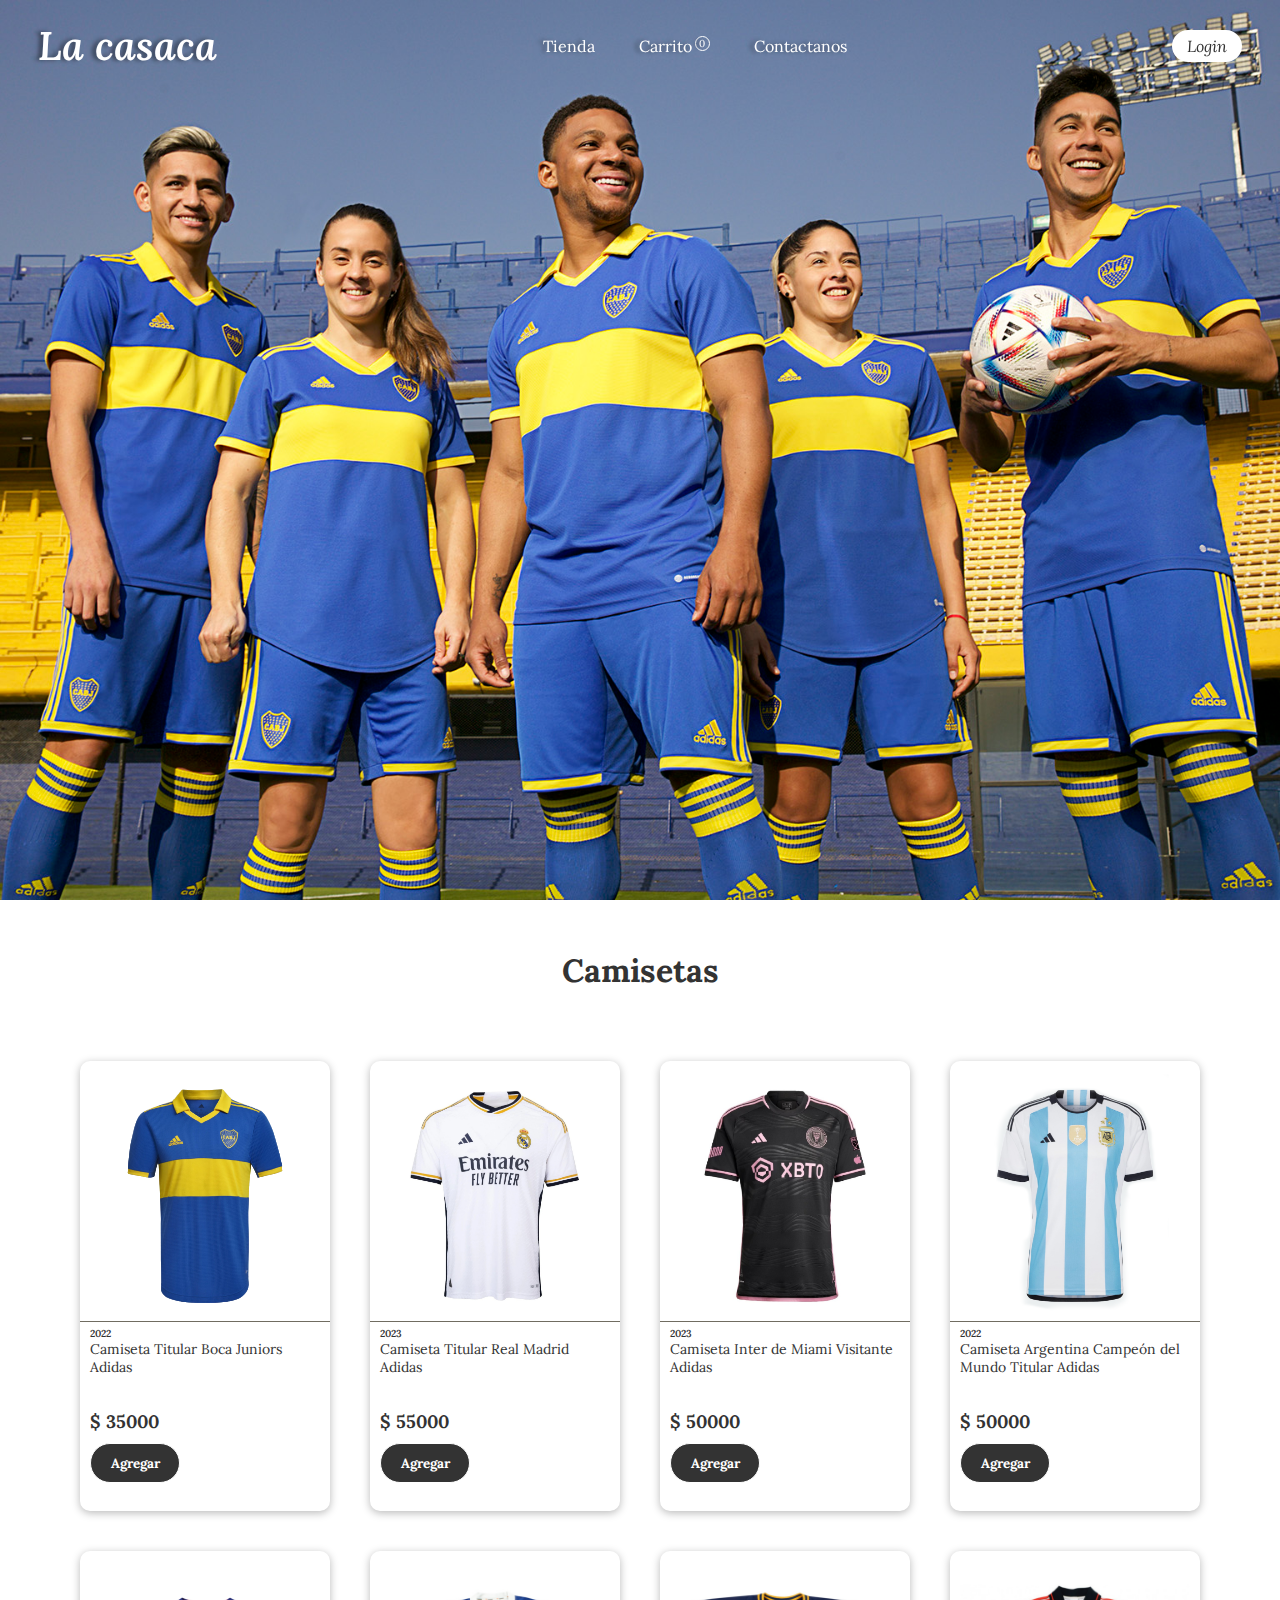
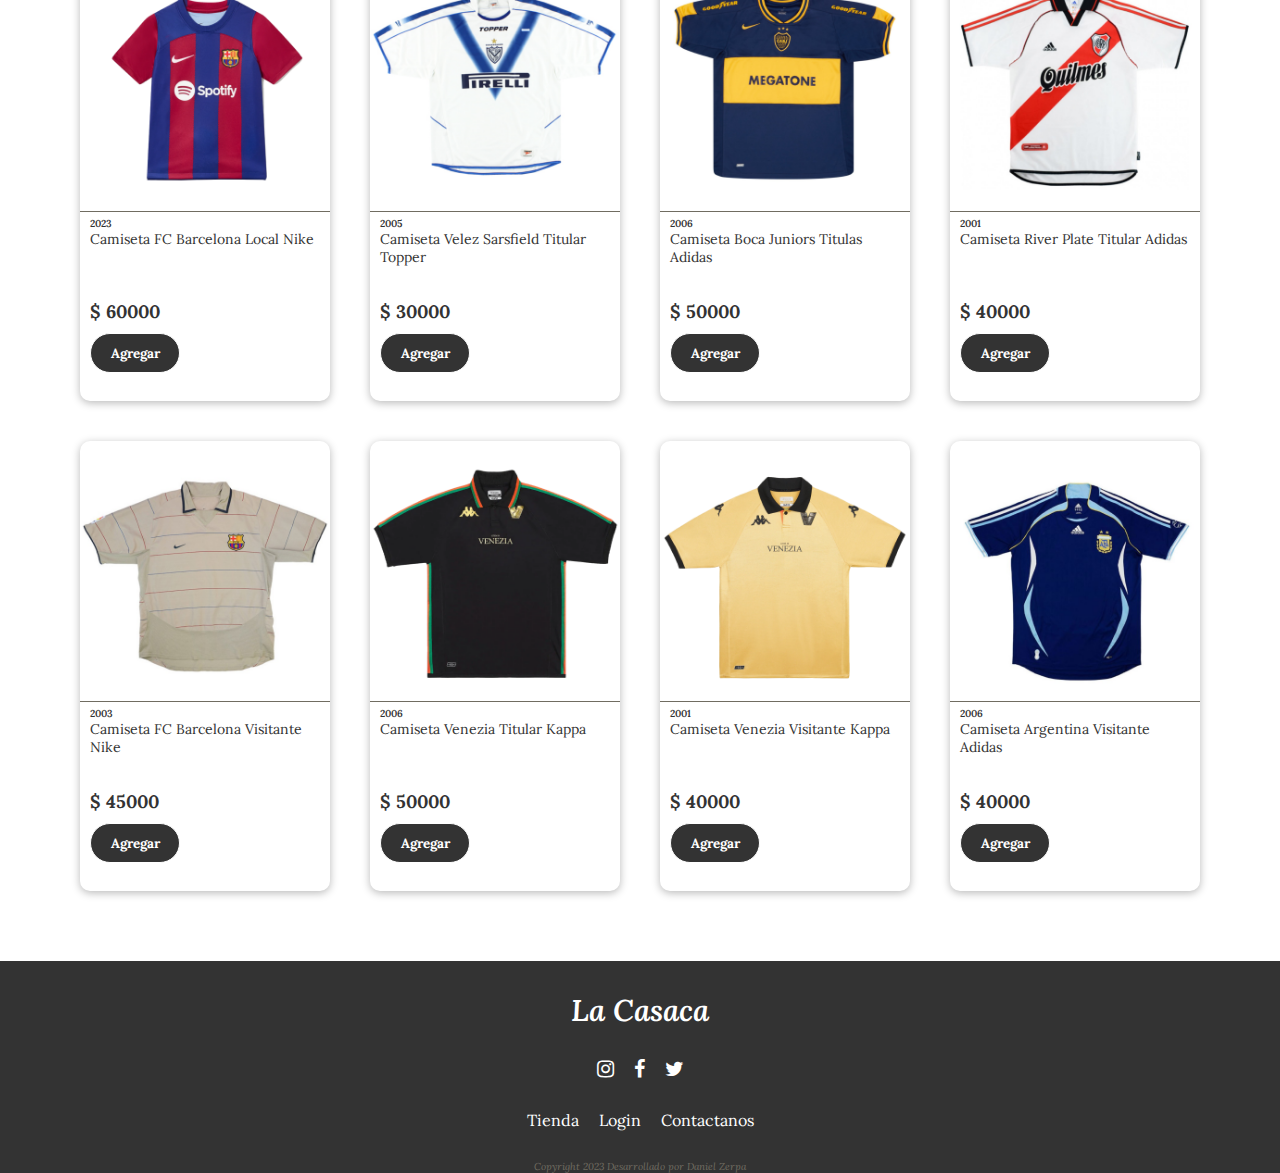
==== commit 1c17ae3e: "Parte 6: Agregue EmailJS" ====
--- a/index.html
+++ b/index.html
@@ -1,114 +1,114 @@
 <!DOCTYPE html>
 <html lang="en">
-  <head>
-    <meta charset="UTF-8" />
-    <link rel="icon" type="image/jpg" href=".\assets\img\favicon.ico" />
-    <meta http-equiv="X-UA-Compatible" content="IE=edge" />
-    <meta name="viewport" content="width=device-width, initial-scale=1.0" />
-    <link
-      rel="stylesheet"
-      href="https://stackpath.bootstrapcdn.com/font-awesome/4.7.0/css/font-awesome.min.css"
-    />
-    <link rel="stylesheet" href="assets/css/tienda.css" />
-    <title>La Casaca | Tienda</title>
-  </head>
-  <body>
-    <div class="contenedor">
 
-      <header class="header">
-        <a class="logo" href="index.html">La casaca</a>
+<head>
+  <meta charset="UTF-8" />
+  <link rel="icon" type="image/jpg" href=".\assets\img\favicon.ico" />
+  <meta http-equiv="X-UA-Compatible" content="IE=edge" />
+  <meta name="viewport" content="width=device-width, initial-scale=1.0" />
+  <link rel="stylesheet" href="https://stackpath.bootstrapcdn.com/font-awesome/4.7.0/css/font-awesome.min.css" />
+  <link rel="stylesheet" href="assets/css/tienda.css" />
+  <title>La Casaca | Tienda</title>
+</head>
+
+<body>
+  <div class="contenedor">
+
+    <header class="header">
+      <a class="logo" href="index.html">La casaca</a>
+      <nav>
+        <ul class="nav_links">
+          <li><a id="verTienda" href="index.html">Tienda</a></li>
+          <li><a id="verCarrito" href="#">Carrito <span id="cantidad-carrito" class="cantidadCarrito"></span></a></li>
+          <li><a id="verContacto" href="contacto.html">Contactanos</a></li>
+        </ul>
+      </nav>
+      <a href="form.html"><button id="btn-nav-login" class="loginButton">Login</button></a>
+    </header>
+
+    <div class="slider">
+      <figure>
+        <img src="assets\img\inicio\Boca_carousel.jpg">
+        <img src="assets\img\inicio\Barcelona_carousel.png">
+        <img src="assets\img\inicio\Venezia_carousel.png">
+        <img src="assets\img\inicio\RMadrid_carousel.png">
+        <img src="assets\img\inicio\Boca_carousel.jpg">
+      </figure>
+    </div>
+
+    <!-- --------VISTA ADMIN--------- -->
+    <div class="main-admin" id="vista-admin">
+
+      <!-- Formulario -->
+      <div class="añadir">
+        <form>
+          <h1>Crear Producto</h1>
+          <div class="txt_field">
+            <input type="text" id="nombre-añadir" required />
+            <span></span>
+            <label>Nombre:</label>
+          </div>
+
+          <div class="txt_field">
+            <input type="number" id="año-añadir" required />
+            <span></span>
+            <label>Año:</label>
+          </div>
+
+          <div class="txt_field">
+            <input type="number" id="precio-añadir" required />
+            <span></span>
+            <label>Precio:</label>
+          </div>
+
+          <div class="txt_field">
+            <input type="text" id="img-añadir" required />
+            <span></span>
+            <label>Url Imagen:</label>
+          </div>
+
+          <input id="btn-crear-producto" class="buttonCrearProducto" type="submit" value="Crear" />
+        </form>
+      </div>
+    </div>
+
+    <!-- --------PRODUCTOS--------- -->
+    <div class="productos">
+      <h1>Camisetas</h1>
+      <div id="cardsContainer" class="cards"></div>
+    </div>
+
+    <div class="center">
+      <div id="modalContainer" class="modal-container"></div>
+    </div>
+
+    <!-- --------FOOTER--------- -->
+    <footer>
+      <div class="footer_content">
+        <h3>La Casaca</h3>
+
+        <ul class="socials">
+          <li><a href="#"><i class="fa fa-instagram"></i></a></li>
+          <li><a href="#"><i class="fa fa-facebook"></i></a></li>
+          <li><a href="#"><i class="fa fa-twitter"></i></a></li>
+        </ul>
         <nav>
           <ul class="nav_links">
-            <li><a id="verTienda" href="index.html">Tienda</a></li>
-            <li><a id="verCarrito" href="#">Carrito <span id="cantidad-carrito" class="cantidadCarrito"></span></a></li>
-            <li><a id="verMas" href="#">Más</a></li>
+            <li><a href="index.html">Tienda</a></li>
+            <li><a href="form.html">Login</a></li>
+            <li><a href="contacto.html">Contactanos</a></li>
           </ul>
         </nav>
-        <a href="form.html"><button id="btn-nav-login" class="loginButton">Login</button></a>
-      </header>
+        <div class="footer_copyright">
+          <p>Copyright 2023 Desarrollado por Daniel Zerpa</p>
+        </div>
+      </div>
+    </footer>
+  </div>
+  <script src="./assets/js/tienda.js"></script>
+  <script src="./assets/js/carrito.js"></script>
+  <script src="./assets/js/alertas.js"></script>
+  <script src="https://cdn.jsdelivr.net/npm/sweetalert2@11"></script>
+</body>
 
-      <div class="slider">
-        <figure>
-          <img src="assets\img\inicio\Boca_carousel.jpg">
-          <img src="assets\img\inicio\Barcelona_carousel.png">
-          <img src="assets\img\inicio\Venezia_carousel.png">
-          <img src="assets\img\inicio\RMadrid_carousel.png">
-          <img src="assets\img\inicio\Boca_carousel.jpg">
-        </figure>
-      </div>
-
-      <!-- --------VISTA ADMIN--------- -->
-      <div class="main-admin" id="vista-admin">
-        
-         <!-- Formulario -->
-        <div class="añadir" >
-          <form>
-            <h1>Crear Producto</h1>
-            <div class="txt_field">
-              <input type="text" id="nombre-añadir" required/>
-              <span></span>
-              <label>Nombre:</label>
-            </div>
-
-            <div class="txt_field">
-              <input type="number" id="año-añadir" required/>
-              <span></span>
-              <label>Año:</label>
-            </div>
-
-            <div class="txt_field">
-              <input type="number" id="precio-añadir" required/>
-              <span></span>
-              <label>Precio:</label>
-            </div>
-
-            <div class="txt_field">
-              <input type="text" id="img-añadir" required/>
-              <span></span>
-              <label>Url Imagen:</label>
-            </div>
-
-            <input id="btn-crear-producto" class="buttonCrearProducto" type="submit" value="Crear" />
-          </form>
-        </div>
-      </div> 
-
-      <!-- --------PRODUCTOS--------- -->
-      <div class="productos">
-        <h1>Camisetas</h1>
-        <div id="cardsContainer" class="cards"></div>
-      </div>
-
-      <div class="center">
-        <div id="modalContainer" class="modal-container"></div>
-      </div>
-
-      <!-- --------FOOTER--------- -->
-      <footer>
-        <div class="footer_content">
-          <h3>La Casaca</h3>
-
-          <ul class="socials">
-            <li><a href="#"><i class="fa fa-instagram"></i></a></li>
-            <li><a href="#"><i class="fa fa-facebook"></i></a></li>
-            <li><a href="#"><i class="fa fa-twitter"></i></a></li>
-          </ul>
-          <nav>
-            <ul class="nav_links">
-              <li><a href="index.html">Tienda</a></li>
-              <li><a href="form.html">Login</a></li>
-              <li><a href="#">Más</a></li>
-            </ul>
-          </nav>
-          <div class="footer_copyright">
-            <p>Copyright 2023 Desarrollado por Daniel Zerpa</p>
-          </div>
-        </div>
-      </footer>
-    </div>
-    <script src="./assets/js/tienda.js"></script>
-    <script src="./assets/js/carrito.js"></script>
-    <script src="./assets/js/alertas.js"></script>
-    <script src="https://cdn.jsdelivr.net/npm/sweetalert2@11"></script>
-  </body>
-</html>
+</html>